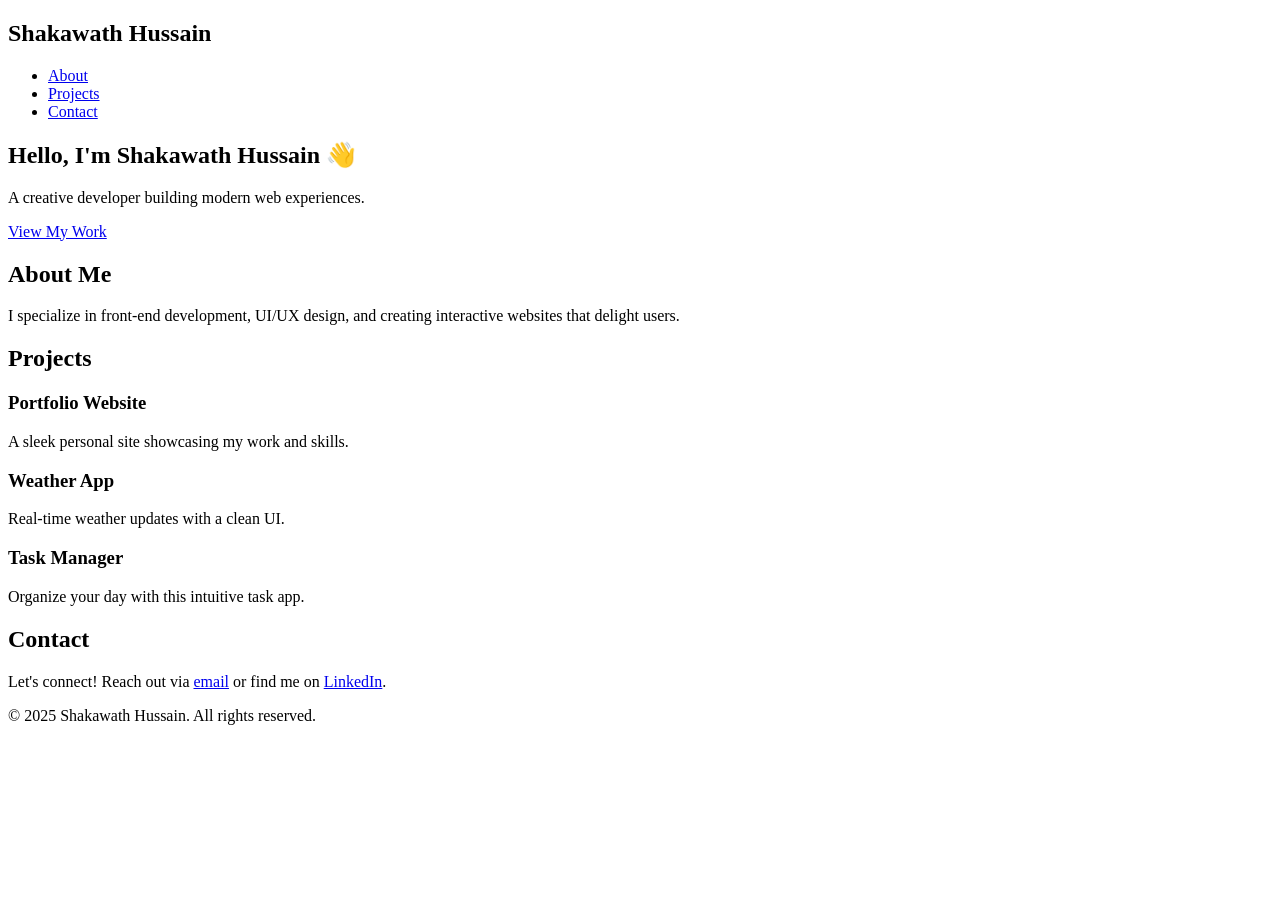
==== index.html @ 4df94d27 "renaming homepage file to index for deployment" ====
<!DOCTYPE html>
<html lang="en">

<head>
    <meta charset="UTF-8" />
    <meta name="viewport" content="width=device-width, initial-scale=1.0" />
    <title>Shakawath Hussain's Portfolio</title>
    <link rel="stylesheet" href="homepage.css" />
</head>

<body>
    <header>
        <nav>
            <h1 class="logo">Shakawath Hussain</h1>
            <ul class="nav-links">
                <li><a href="#about">About</a></li>
                <li><a href="#projects">Projects</a></li>
                <li><a href="#contact">Contact</a></li>
            </ul>
        </nav>
        <section class="hero">
            <h2>Hello, I'm Shakawath Hussain 👋</h2>
            <p>A creative developer building modern web experiences.</p>
            <a href="#projects" class="btn">View My Work</a>
        </section>
    </header>

    <main>
        <section id="about" class="section">
            <h2>About Me</h2>
            <p>I specialize in front-end development, UI/UX design, and creating interactive websites that delight
                users.</p>
        </section>

        <section id="projects" class="section">
            <h2>Projects</h2>
            <div class="project-grid">
                <div class="project-card">
                    <h3>Portfolio Website</h3>
                    <p>A sleek personal site showcasing my work and skills.</p>
                </div>
                <div class="project-card">
                    <h3>Weather App</h3>
                    <p>Real-time weather updates with a clean UI.</p>
                </div>
                <div class="project-card">
                    <h3>Task Manager</h3>
                    <p>Organize your day with this intuitive task app.</p>
                </div>
            </div>
        </section>

        <section id="contact" class="section">
            <h2>Contact</h2>
            <p>Let's connect! Reach out via <a href="Shakawath.MHussain@gmail.com">email</a> or find me on <a
                    href="https://www.linkedin.com/in/shakawath-hussain-436811181/">LinkedIn</a>.</p>
        </section>
    </main>

    <footer>
        <p>&copy; 2025 Shakawath Hussain. All rights reserved.</p>
    </footer>
</body>

</html>
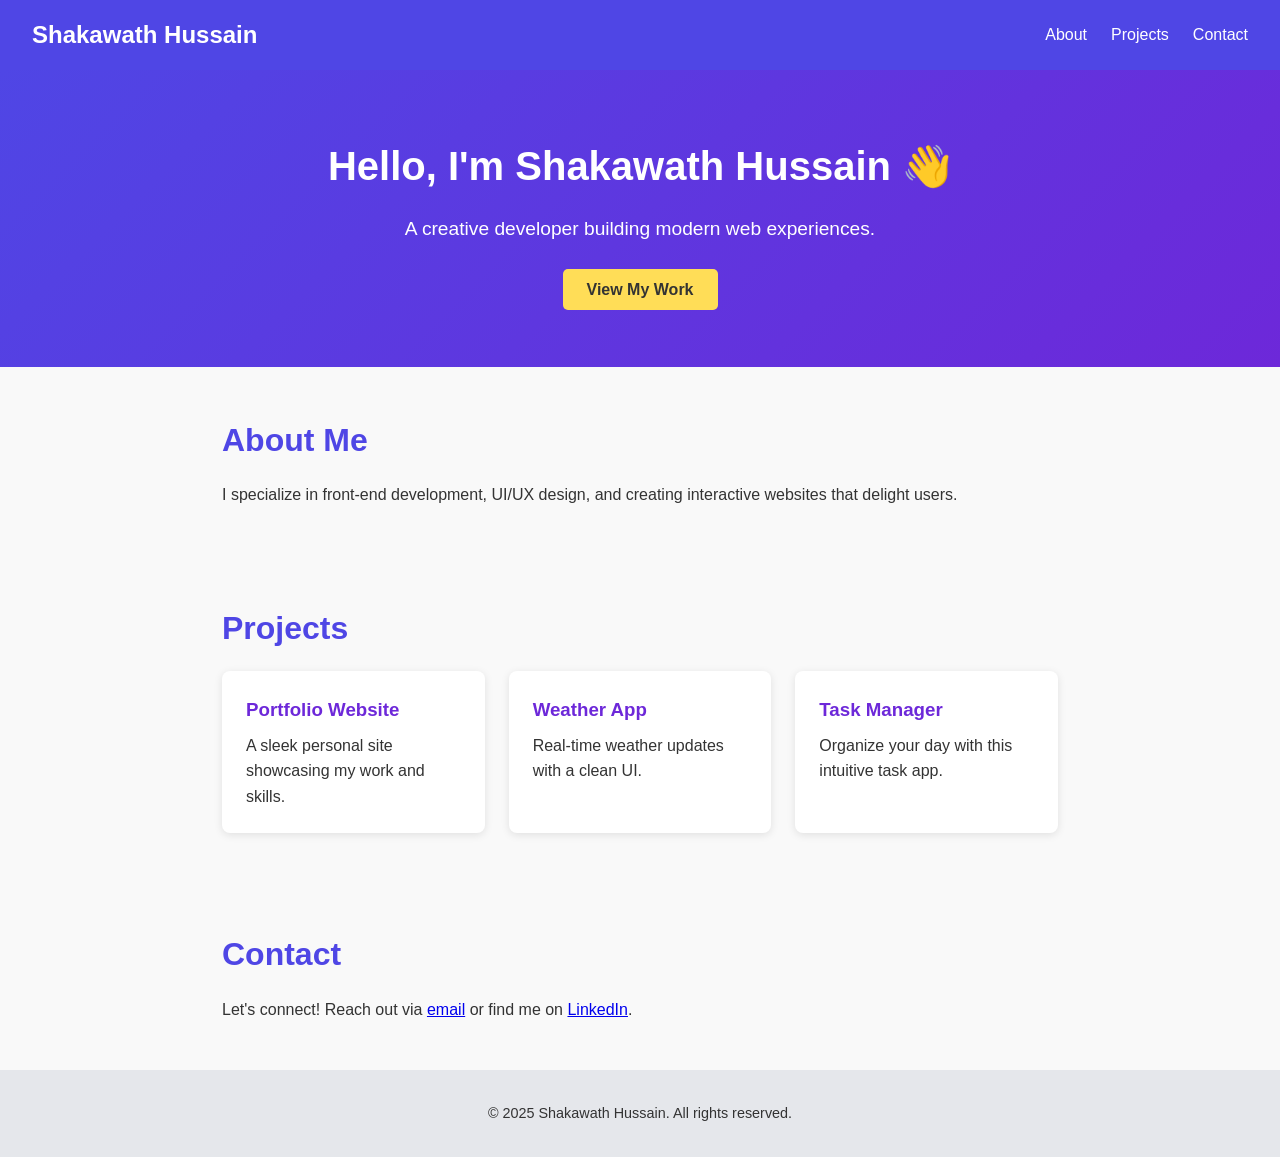
==== commit ed57bd33: "same fix" ====
--- a/index.html
+++ b/index.html
@@ -5,7 +5,7 @@
     <meta charset="UTF-8" />
     <meta name="viewport" content="width=device-width, initial-scale=1.0" />
     <title>Shakawath Hussain's Portfolio</title>
-    <link rel="stylesheet" href="homepage.css" />
+    <link rel="stylesheet" href="HomePage.css" />
 </head>
 
 <body>
--- a/HomePage.css
+++ b/HomePage.css
@@ -0,0 +1,122 @@
+/* Reset and base styles */
+* {
+    margin: 0;
+    padding: 0;
+    box-sizing: border-box;
+}
+
+body {
+    font-family: 'Segoe UI', sans-serif;
+    line-height: 1.6;
+    background: #f9f9f9;
+    color: #333;
+}
+
+/* Navigation */
+nav {
+    display: flex;
+    justify-content: space-between;
+    align-items: center;
+    background: #4f46e5;
+    padding: 1rem 2rem;
+    color: white;
+}
+
+.logo {
+    font-size: 1.5rem;
+    font-weight: bold;
+}
+
+.nav-links {
+    list-style: none;
+    display: flex;
+    gap: 1.5rem;
+}
+
+.nav-links a {
+    color: white;
+    text-decoration: none;
+    font-weight: 500;
+    transition: color 0.3s;
+}
+
+.nav-links a:hover {
+    color: #ffdd57;
+}
+
+/* Hero Section */
+.hero {
+    text-align: center;
+    padding: 4rem 2rem;
+    background: linear-gradient(135deg, #4f46e5, #6d28d9);
+    color: white;
+}
+
+.hero h2 {
+    font-size: 2.5rem;
+    margin-bottom: 1rem;
+}
+
+.hero p {
+    font-size: 1.2rem;
+    margin-bottom: 2rem;
+}
+
+.btn {
+    padding: 0.75rem 1.5rem;
+    background: #ffdd57;
+    color: #333;
+    text-decoration: none;
+    font-weight: bold;
+    border-radius: 5px;
+    transition: background 0.3s;
+}
+
+.btn:hover {
+    background: #facc15;
+}
+
+/* Sections */
+.section {
+    padding: 3rem 2rem;
+    max-width: 900px;
+    margin: auto;
+}
+
+.section h2 {
+    font-size: 2rem;
+    margin-bottom: 1rem;
+    color: #4f46e5;
+}
+
+/* Projects */
+.project-grid {
+    display: grid;
+    grid-template-columns: repeat(auto-fit, minmax(250px, 1fr));
+    gap: 1.5rem;
+}
+
+.project-card {
+    background: white;
+    padding: 1.5rem;
+    border-radius: 8px;
+    box-shadow: 0 2px 8px rgba(0, 0, 0, 0.1);
+    transition: transform 0.3s;
+}
+
+.project-card:hover {
+    transform: translateY(-5px);
+}
+
+.project-card h3 {
+    margin-bottom: 0.5rem;
+    color: #6d28d9;
+}
+
+/* Footer */
+footer {
+    text-align: center;
+    padding: 2rem;
+    background: #e5e7eb;
+    font-size: 0.9rem;
+}
